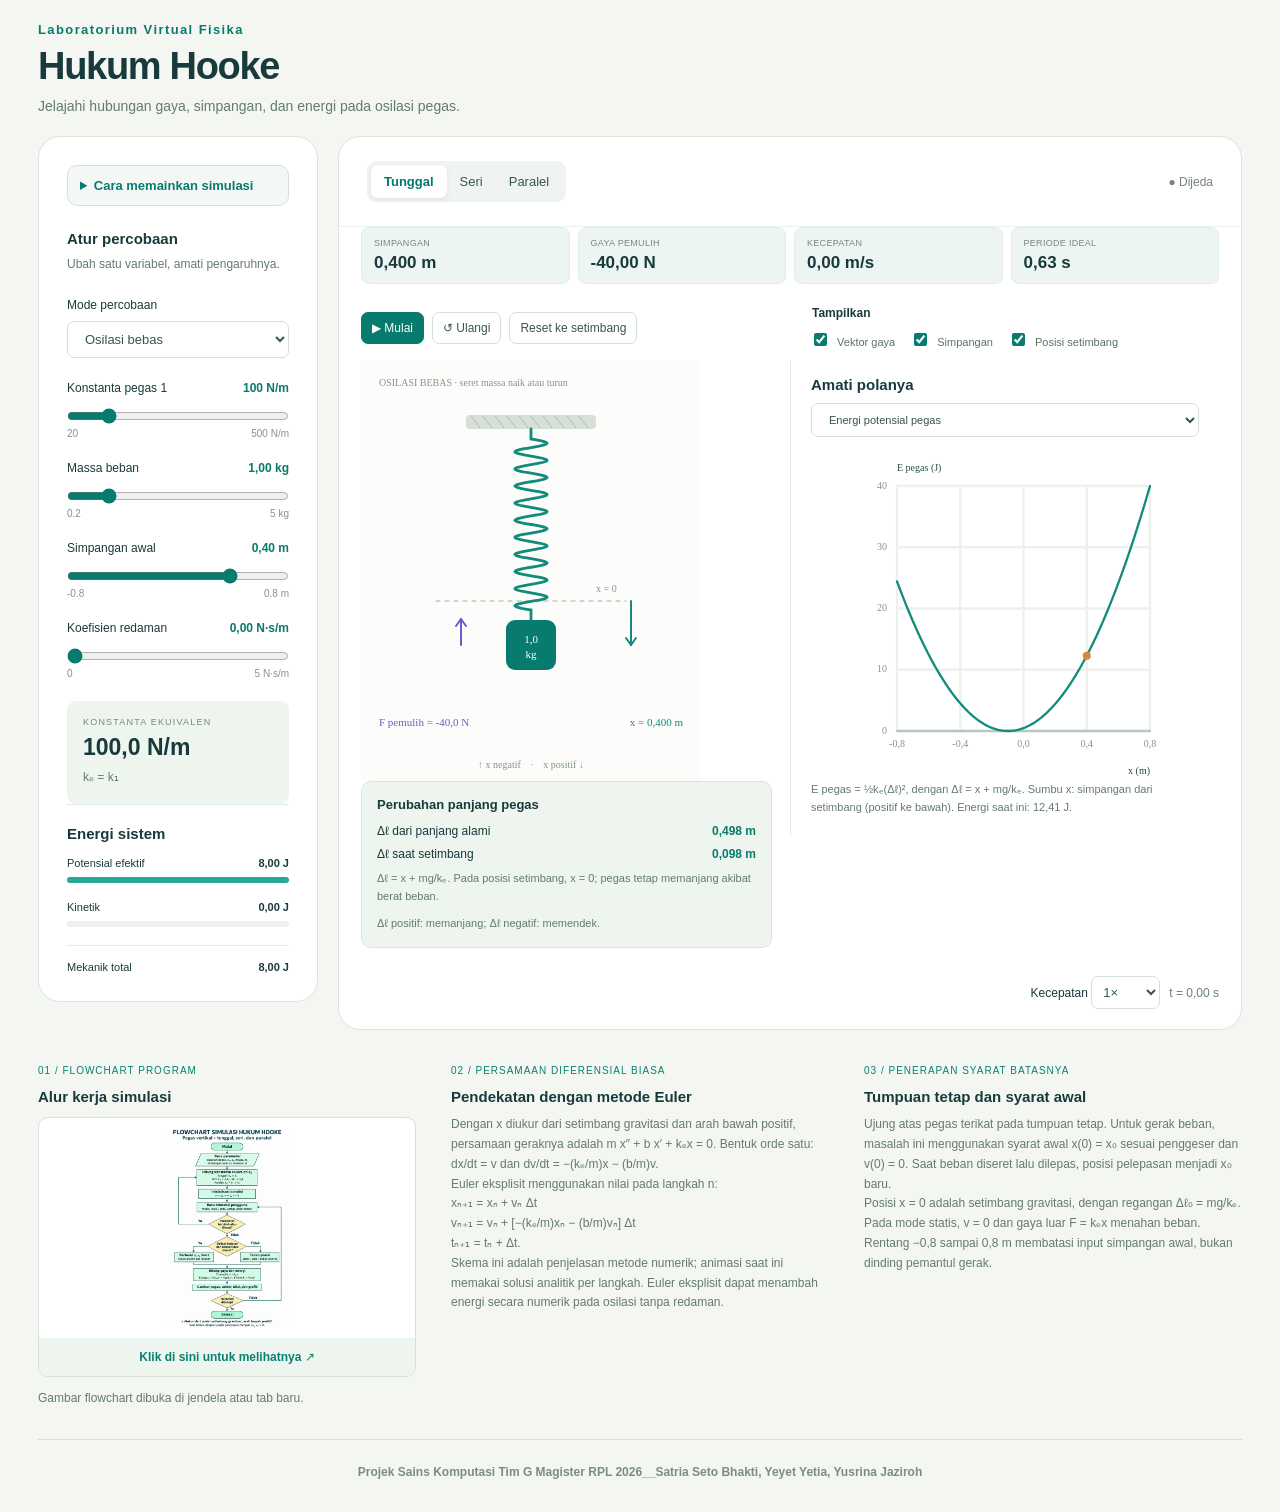
==== index.html @ 5a80ce06 "Add interactive Hooke's law spring simulation" ====
<!DOCTYPE html>
<html lang="id">
<head><meta charset="UTF-8"><meta name="viewport" content="width=device-width, initial-scale=1"><title>Hukum Hooke</title><link rel="stylesheet" href="style.css"></head>
<body>
<main>

<div class="intro"><div><div class="lab-heading">Laboratorium Virtual Fisika</div><h1>Hukum Hooke</h1><p>Jelajahi hubungan gaya, simpangan, dan energi pada osilasi pegas.</p></div></div>
<div class="layout"><aside><details class="how-to"><summary>Cara memainkan simulasi</summary><ol><li>Pilih susunan pegas <strong>Tunggal, Seri, atau Paralel</strong>.</li><li>Pilih <strong>Osilasi bebas</strong>, lalu atur konstanta pegas, massa, simpangan awal, dan redaman.</li><li>Tekan <strong>Mulai</strong> atau seret beban naik-turun lalu lepaskan. Gunakan <strong>Jeda</strong> untuk mengamati keadaan sesaat dan <strong>Ulangi</strong> untuk kembali ke simpangan awal. Tombol <strong>Reset ke setimbang</strong> menghentikan gerak, mengatur simpangan awal dan kecepatan ke nol, serta menghapus riwayat waktu. Setelah reset, seret beban atau atur simpangan awal untuk berosilasi lagi.</li><li>Gunakan mode <strong>Tarik statis</strong> untuk menahan beban pada simpangan tertentu.</li><li>Centang pilihan <strong>Tampilkan</strong> untuk memperlihatkan vektor gaya, simpangan, dan posisi setimbang.</li><li>Pilih grafik pada <strong>Amati polanya</strong>. Titik jingga menunjukkan keadaan beban saat ini. Grafik energi potensial pegas memakai regangan dari panjang alami; grafik potensial efektif memakai simpangan dari setimbang.</li><li>Atur kecepatan animasi untuk memperlambat atau mempercepat pengamatan. Mengubah parameter mengembalikan waktu ke nol.</li></ol></details><h2>Atur percobaan</h2><p class="muted">Ubah satu variabel, amati pengaruhnya.</p><label class="field">Mode percobaan<select id="mode"><option value="oscillation">Osilasi bebas</option><option value="static">Tarik statis</option></select></label>
<div id="controls"></div>
<div class="rule"><small>KONSTANTA EKUIVALEN</small><strong id="keq">100 N/m</strong><p id="equation">kₑ = k₁</p></div>
<div class="energy"><h2>Energi sistem</h2><div><span>Potensial efektif</span><b id="ep">0 J</b></div><meter id="epbar" min="0" max="1" value="0"></meter><div><span>Kinetik</span><b id="ek">0 J</b></div><meter id="ekbar" min="0" max="1" value="0"></meter><div class="total"><span>Mekanik total</span><b id="et">0 J</b></div></div>
</aside><section class="workspace">
<div class="toolbar"><div class="tabs" aria-label="Susunan pegas"><button data-type="single" class="active">Tunggal</button><button data-type="series">Seri</button><button data-type="parallel">Paralel</button></div><span id="status" class="status">● Dijeda</span></div>
<div class="metrics"><div><small>SIMPANGAN</small><strong id="rx">—</strong></div><div><small>GAYA PEMULIH</small><strong id="rf">—</strong></div><div><small>KECEPATAN</small><strong id="rv">—</strong></div><div><small>PERIODE IDEAL</small><strong id="rt">—</strong></div></div>
<div class="experiment-controls"><div class="simulation-actions" aria-label="Kontrol simulasi"><button id="play" class="primary">▶ Mulai</button><button id="reset">↺ Ulangi</button><button id="equilibrium" title="Hentikan gerak dan kembalikan simpangan, kecepatan, serta waktu ke nol">Reset ke setimbang</button></div><fieldset class="display-options"><legend>Tampilkan</legend><label><input id="showForce" type="checkbox" checked> Vektor gaya</label><label><input id="showX" type="checkbox" checked> Simpangan</label><label><input id="showEq" type="checkbox" checked> Posisi setimbang</label></fieldset></div>
<div class="experiment-row">
<section class="simulation-panel" aria-label="Pegas dan perubahan panjang"><div id="simulation" aria-label="Animasi pegas vertikal"></div><div class="length-info"><h2>Perubahan panjang pegas</h2><div><span>Δℓ dari panjang alami</span><strong id="length-change">—</strong></div><div><span>Δℓ saat setimbang</span><strong id="length-equilibrium">—</strong></div><p>Δℓ = x + mg/kₑ. Pada posisi setimbang, x = 0; pegas tetap memanjang akibat berat beban.</p><p id="length-detail"></p></div></section>
<section class="graph-panel" aria-label="Grafik percobaan">

<div class="graph-tools"><h2>Amati polanya</h2><select id="graph" aria-label="Jenis grafik"><option value="time">Simpangan terhadap waktu</option><option value="force">Gaya pemulih terhadap simpangan</option><option value="elastic" selected>Energi potensial pegas</option><option value="energy">Energi potensial efektif</option></select></div><div id="graphCanvas"></div><p id="graph-note" class="graph-note"></p></section>
</div>
<div class="transport"><label>Kecepatan <select id="speed"><option value="0.25">0,25×</option><option value="0.5">0,5×</option><option value="1" selected>1×</option><option value="2">2×</option></select></label><span id="clock">t = 0,00 s</span></div>

</section>
</div>
<section class="notes">
<article><span>01 / FLOWCHART PROGRAM</span><h3>Alur kerja simulasi</h3><a id="flowchart-link" class="flowchart-link" href="flowchart-hukum-hooke.png" target="_blank" rel="noopener noreferrer"><img id="flowchart-preview" src="flowchart-hukum-hooke.png" alt="Flowchart program simulasi Hukum Hooke"><span>Klik di sini untuk melihatnya ↗</span></a><p>Gambar flowchart dibuka di jendela atau tab baru.</p></article>
<article><span>02 / PERSAMAAN DIFERENSIAL BIASA</span><h3>Pendekatan dengan metode Euler</h3><p>Dengan x diukur dari setimbang gravitasi dan arah bawah positif, persamaan geraknya adalah m x″ + b x′ + kₑx = 0. Bentuk orde satu: dx/dt = v dan dv/dt = −(kₑ/m)x − (b/m)v.</p><p>Euler eksplisit menggunakan nilai pada langkah n:<br>xₙ₊₁ = xₙ + vₙ Δt<br>vₙ₊₁ = vₙ + [−(kₑ/m)xₙ − (b/m)vₙ] Δt<br>tₙ₊₁ = tₙ + Δt.</p><p>Skema ini adalah penjelasan metode numerik; animasi saat ini memakai solusi analitik per langkah. Euler eksplisit dapat menambah energi secara numerik pada osilasi tanpa redaman.</p></article>
<article><span>03 / PENERAPAN SYARAT BATASNYA</span><h3>Tumpuan tetap dan syarat awal</h3><p>Ujung atas pegas terikat pada tumpuan tetap. Untuk gerak beban, masalah ini menggunakan syarat awal x(0) = x₀ sesuai penggeser dan v(0) = 0. Saat beban diseret lalu dilepas, posisi pelepasan menjadi x₀ baru.</p><p>Posisi x = 0 adalah setimbang gravitasi, dengan regangan Δℓ₀ = mg/kₑ. Pada mode statis, v = 0 dan gaya luar F = kₑx menahan beban. Rentang −0,8 sampai 0,8 m membatasi input simpangan awal, bukan dinding pemantul gerak.</p></article>
</section>
<footer><strong>Projek Sains Komputasi Tim G Magister RPL 2026__Satria Seto Bhakti, Yeyet Yetia, Yusrina Jaziroh</strong></footer>
</main><script src="p5.min.js"></script><script src="sketch.js"></script></body></html>
---- style.css ----
:root{font-family:Inter,Segoe UI,sans-serif;color:#183a3c;background:#f4f6f2;font-synthesis:none}*{box-sizing:border-box}body{margin:0}header{max-width:1400px;margin:auto;padding:25px 40px;border-bottom:1px solid #d8e1d9;display:flex;justify-content:space-between;align-items:center}.brand{font-size:30px;color:#00786c;display:flex;gap:12px;align-items:center}.brand span{font-weight:800;font-size:15px;letter-spacing:3px}.tag,.eyebrow{font-size:11px;letter-spacing:2px;font-weight:700;color:#6c827b}main{width:100%;max-width:1560px;margin:auto;padding:0 28px}.intro{display:flex;align-items:center;justify-content:space-between;padding:46px 0 30px;min-height:186px}h1{font-size:38px;letter-spacing:-1.3px;line-height:1.14;margin:12px 0}h1 em{font-family:Georgia,serif;font-weight:400;color:#64837b}p{font-size:14px;line-height:1.65;color:#647a73}.hero-formula{font:italic 44px Georgia;padding:20px 60px;color:#08786e}.hero-formula small{font:10px Segoe UI;letter-spacing:3px;display:block;margin-top:14px;text-align:center}.layout{display:grid;grid-template-columns:minmax(280px,375px) minmax(0,1fr);gap:24px}.workspace,aside{background:white;border:1px solid #dce4df;border-radius:22px;overflow:hidden}.toolbar{padding:24px 28px;display:flex;align-items:center;justify-content:space-between;border-bottom:1px solid #edf1ee}.tabs{display:flex;background:#f0f4f1;border-radius:9px;padding:4px}button,select{font:inherit;cursor:pointer;border:1px solid #d6e0db;background:white;color:#36564d;border-radius:7px;padding:9px 13px;font-size:13px}button:hover{background:#e5f1ec}button:focus-visible,select:focus-visible,input:focus-visible{outline:3px solid #f0af42;outline-offset:3px}.tabs button{border:0;background:transparent}.tabs .active{background:#fff;color:#00786c;box-shadow:0 2px 5px #163c3415;font-weight:700}.status{font-size:12px;color:#74837c}canvas{display:block;max-width:100%}#simulation{touch-action:none}.transport{display:flex;gap:9px;align-items:center;padding:8px 22px 20px;flex-wrap:wrap}.primary{background:#087b6f;color:white;border-color:#087b6f}.primary:hover{background:#086357}.transport label{font-size:12px;margin-left:auto}.transport select{padding:7px}.transport>span{font-size:12px;font-variant-numeric:tabular-nums;color:#6a7e76}.metrics{margin:0 22px;display:grid;grid-template-columns:repeat(4,1fr);border-top:1px solid #e2e9e4;border-bottom:1px solid #e2e9e4;padding:20px 0;gap:8px}.metrics small,.rule small{display:block;font-size:9px;letter-spacing:1.2px;color:#76867f}.metrics strong{display:block;font-size:19px;margin-top:7px;font-variant-numeric:tabular-nums}.graph-tools{display:flex;justify-content:space-between;align-items:center;padding:20px 22px 0;gap:12px}h2{font-size:15px;margin:0}.graph-tools select{max-width:65%;font-size:11px}aside{padding:28px}.muted{font-size:12px;margin-top:8px}.field{display:block;font-size:12px;margin:23px 0}.field select{width:100%;margin-top:9px}.control{margin:22px 0}.control label{display:flex;justify-content:space-between;font-size:12px;gap:8px}.control output{font-weight:700;color:#08796c;white-space:nowrap}.control input{width:100%;margin:13px 0 0;accent-color:#087b6f;cursor:pointer}.ends{display:flex;justify-content:space-between;font-size:10px;color:#84938c}.rule{background:#edf5ee;padding:16px;border-radius:9px}.rule strong{display:block;font-size:23px;margin-top:7px}.rule p{margin:7px 0 0;font-size:12px}fieldset{border:0;padding:0;margin:24px 0}legend{font-size:12px;font-weight:700;margin-bottom:10px}fieldset label{display:block;font-size:12px;margin:10px 0;color:#5b7168}input[type=checkbox]{accent-color:#087b6f;margin-right:7px}.energy{border-top:1px solid #e2e9e4;padding-top:20px}.energy>div{display:flex;justify-content:space-between;font-size:11px;margin-top:15px}.energy b{font-variant-numeric:tabular-nums}meter{display:block;width:100%;height:12px;margin-top:5px}meter::-webkit-meter-bar{background:#edf2ee;border:0}meter::-webkit-meter-optimum-value{background:#27a897}#ekbar::-webkit-meter-optimum-value{background:#e6ae45}.total{border-top:1px solid #e2e9e4;padding-top:15px}.notes{display:grid;grid-template-columns:repeat(3,1fr);gap:35px;padding:30px 0}.notes span{font-size:10px;letter-spacing:1px;color:#088071}.notes h3{font-size:15px;margin:10px 0}.notes p{font-size:12px;margin:0}footer{border-top:1px solid #d8e1d9;padding:20px 0 30px;font-size:10px;letter-spacing:1px;color:#7b8d83;display:flex;justify-content:space-between}@media(max-width:900px){main{padding:0 18px}header{padding:20px}.layout{grid-template-columns:1fr}aside{display:block}.hero-formula{padding:20px}.notes{gap:18px}.intro h1{font-size:30px}}@media(max-width:530px){.tag,.hero-formula{display:none}.intro{padding:25px 0}.metrics strong{font-size:14px}.metrics small{font-size:8px}.toolbar{padding:12px}.tabs button{padding:8px 10px}.transport{padding:10px 12px}.transport label{margin-left:0}.notes{grid-template-columns:1fr}footer{display:block}footer span{display:block;margin-top:9px}}

/* Simulasi dan grafik sejajar pada layar desktop/tablet. */
.experiment-row{display:grid;grid-template-columns:minmax(0,1.7fr) minmax(280px,1fr);align-items:start}
.experiment-row>*,#graphCanvas{min-width:0}
.graph-panel{border-left:1px solid #e2e9e4;min-height:420px}
.graph-panel .graph-tools{height:90px;display:flex;flex-direction:column;align-items:stretch;justify-content:center;padding:14px 20px;gap:10px}
.graph-panel .graph-tools select{width:100%;max-width:100%}
.workspace .metrics{margin-bottom:22px}
@media(max-width:1100px){.layout{grid-template-columns:minmax(0,1fr)}}
@media(max-width:650px){.experiment-row{grid-template-columns:minmax(0,1fr)}.graph-panel{border-left:0;border-top:1px solid #e2e9e4}}
.display-options{margin:18px 20px 0;padding:0 0 12px;border-bottom:1px solid #e2e9e4;display:flex;flex-wrap:wrap;gap:8px 15px}
.display-options label{margin:0;font-size:11px}
.graph-note{margin:0 20px 18px;font-size:11px;line-height:1.6}
.how-to{margin-top:20px;border:1px solid #d6e0db;background:white;border-radius:10px;padding:14px 18px}
.how-to summary{cursor:pointer;color:#087b6f;font-weight:700;font-size:14px}
.how-to summary:focus-visible{outline:3px solid #f0af42;outline-offset:4px}
.how-to ol{padding-left:22px;font-size:13px;line-height:1.8;color:#536f63}
.how-to li{margin:7px 0}
aside>.how-to{margin:0 0 24px;padding:12px;background:#f4f8f5}
aside>.how-to summary{font-size:13px}
.flowchart-link{display:block;margin:12px 0;color:#087b6f;text-decoration:none;border:1px solid #d6e0db;border-radius:10px;overflow:hidden;background:white}
.flowchart-link img{display:block;width:100%;height:220px;object-fit:contain;padding:10px}
.notes .flowchart-link span{display:block;padding:12px;text-align:center;background:#edf5ee;font-size:12px;letter-spacing:0;font-weight:700}
.flowchart-link:hover{border-color:#087b6f}
.flowchart-link:focus-visible{outline:3px solid #f0af42;outline-offset:3px}
.length-info{margin:0 18px 20px;padding:15px;background:#edf5ee;border:1px solid #d8e6dc;border-radius:10px}
.length-info h2{font-size:13px;margin-bottom:12px}
.length-info>div{display:flex;justify-content:space-between;gap:10px;font-size:12px;margin:9px 0}
.length-info strong{white-space:nowrap;font-variant-numeric:tabular-nums;color:#087b6f}
.length-info p{font-size:11px;margin:9px 0 0;line-height:1.6}

footer{display:block;text-align:center;font-size:12px;line-height:1.7;letter-spacing:0;padding:22px 12px 30px}footer strong{font-weight:600}

/* Kartu pengukuran di atas area simulasi. */
.workspace .metrics{margin:0 28px 16px;padding:0;border:0;gap:12px}
.metrics>div{background:#edf5f2;border:1px solid #e3ede7;border-radius:11px;padding:16px;min-width:0}
.metrics small{font-size:10px;letter-spacing:.6px}
.metrics strong{font-size:22px;margin-top:8px}
@media(max-width:650px){.workspace .metrics{grid-template-columns:repeat(2,minmax(0,1fr));margin:14px 12px;gap:8px}.metrics>div{padding:12px}.metrics strong{font-size:18px}}

/* Proportions du panneau de travail selon la référence. */
@media(min-width:1101px) and (max-width:1400px){.layout{grid-template-columns:300px minmax(0,1fr);gap:20px}}
@media(max-width:900px){.intro{min-height:0;padding:28px 0}.toolbar{padding:18px}.workspace .metrics{margin:0 18px 16px}}

/* Canvas pegas lebih ringkas dan terpusat. */
#simulation{width:100%;max-width:380px;margin-inline:auto}

/* Kedua canvas ringkas, sejajar, dan berada di tengah area kerja. */
.experiment-row{width:100%;max-width:760px;margin-inline:auto;grid-template-columns:minmax(0,1fr) minmax(0,1fr)}
#simulation,#graphCanvas{width:100%;max-width:340px;margin-inline:auto}
@media(max-width:650px){.experiment-row{max-width:380px;grid-template-columns:minmax(0,1fr)}}

/* Seluruh panel putih dipersempit dan dipusatkan sebagai satu area. */
main{max-width:1260px;margin-inline:auto}
.layout{width:100%;max-width:1204px;margin-inline:auto;grid-template-columns:280px minmax(0,1fr);gap:20px;align-items:start}
@media(max-width:1000px){.layout{grid-template-columns:minmax(0,1fr)}}

.lab-heading{color:#087b6f;font-size:13px;font-weight:700;letter-spacing:1.4px;margin-bottom:8px}
.workspace .metrics{gap:8px;margin:0 22px 12px}
.metrics>div{padding:10px 12px;border-radius:8px}
.metrics small{font-size:9px;letter-spacing:.3px}
.metrics strong{font-size:17px;margin-top:5px}
@media(max-width:650px){.workspace .metrics{margin:0 12px 12px}.metrics>div{padding:9px 10px}.metrics strong{font-size:16px}.lab-heading{font-size:12px}}

.simulation-actions{display:flex;justify-content:center;align-items:center;flex-wrap:wrap;gap:8px;padding:14px 10px 6px}
.simulation-actions button{font-size:12px;padding:8px 10px}

/* Kurangi ruang judul agar seluruh panel kerja bergeser ke atas. */
.intro{min-height:0;padding:22px 0 12px}
.intro h1{margin:7px 0}
.intro p{margin:6px 0}
@media(max-width:900px){.intro{min-height:0;padding:18px 0 10px}}

/* Kontrol dalam satu baris; animasi menempati sisi kiri. */
.experiment-controls,.experiment-row{width:calc(100% - 44px);max-width:none;margin-inline:22px;display:grid;grid-template-columns:minmax(0,1fr) minmax(0,1fr)}
.experiment-controls{align-items:center;padding:10px 0 12px;gap:0}
.simulation-actions{justify-content:flex-start;padding:0 12px 0 0}
.experiment-controls .display-options{margin:0;padding:0 0 0 20px;border-bottom:0}
#simulation{margin-left:0;margin-right:auto}
.simulation-panel .length-info{margin-left:0;margin-right:18px}
@media(max-width:650px){.experiment-controls,.experiment-row{width:calc(100% - 24px);margin-inline:12px;grid-template-columns:minmax(0,1fr)}.experiment-controls{gap:18px}.experiment-controls .display-options{padding-left:0}.simulation-panel .length-info{margin-right:0}}
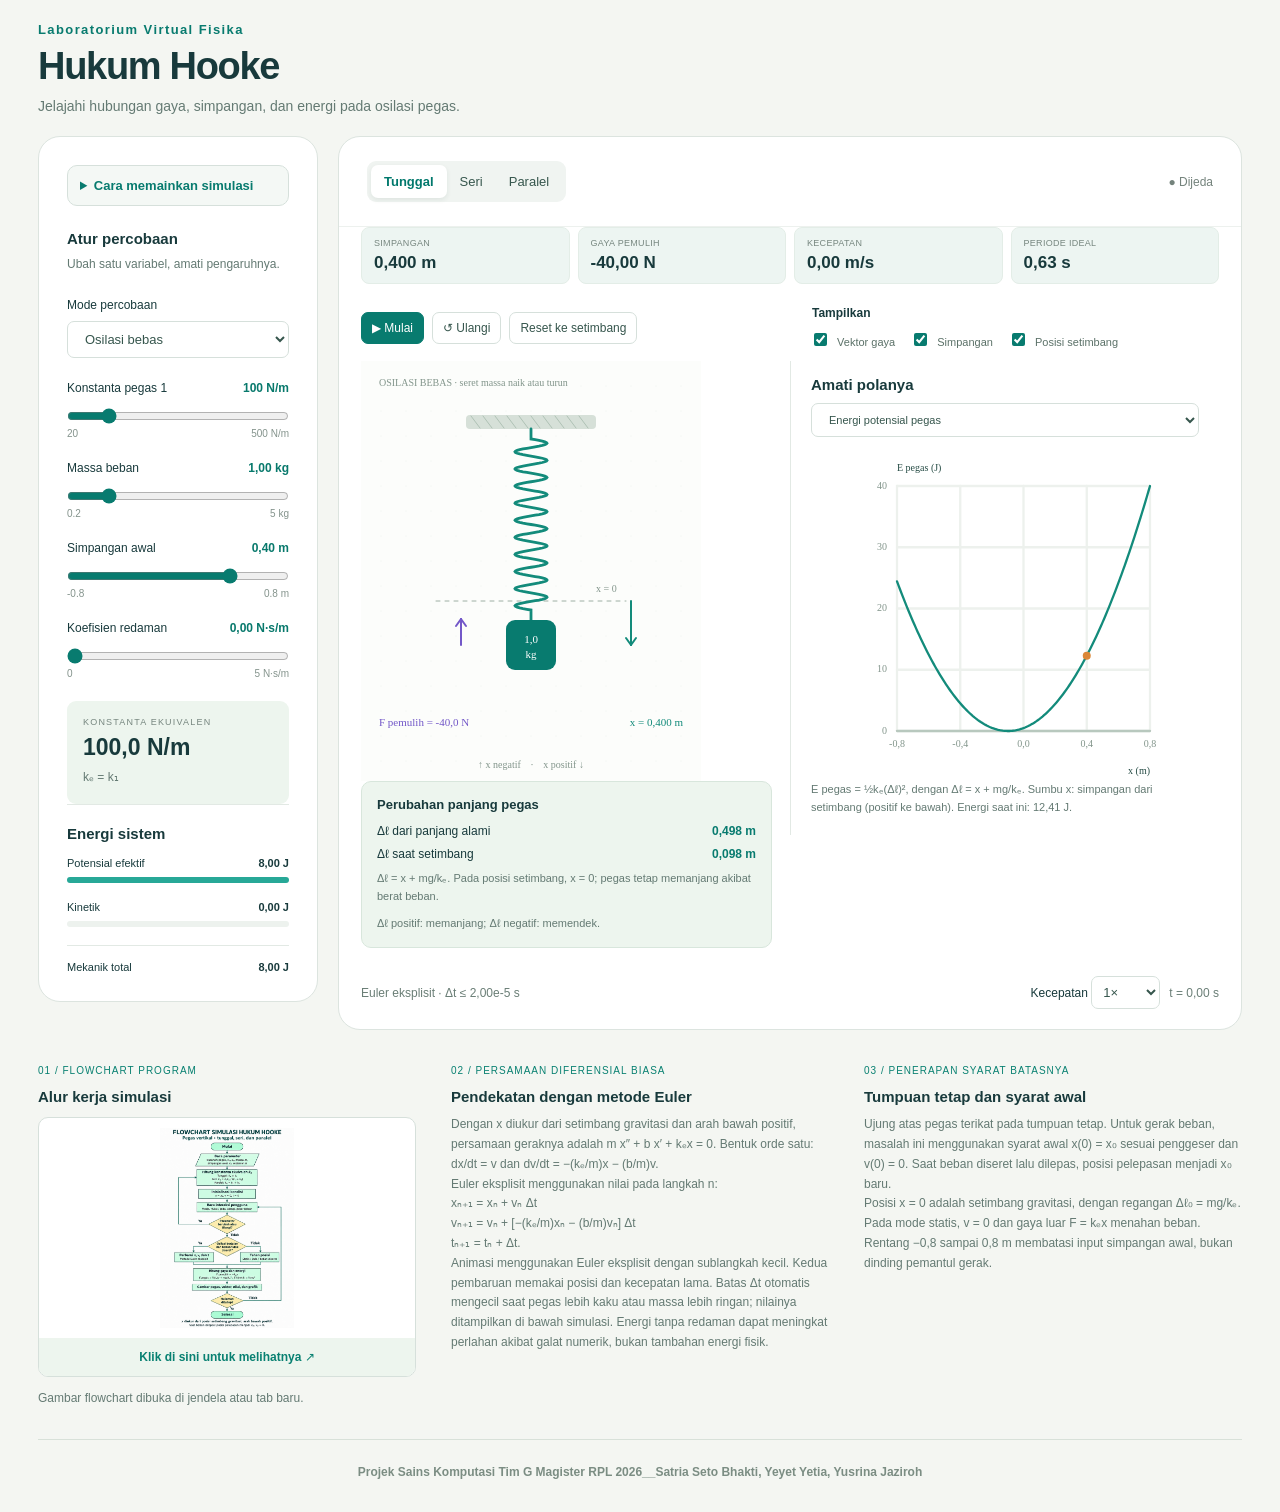
==== commit 0cf20e12: "Use explicit Euler integration for spring simulation" ====
--- a/index.html
+++ b/index.html
@@ -19,13 +19,13 @@
 
 <div class="graph-tools"><h2>Amati polanya</h2><select id="graph" aria-label="Jenis grafik"><option value="time">Simpangan terhadap waktu</option><option value="force">Gaya pemulih terhadap simpangan</option><option value="elastic" selected>Energi potensial pegas</option><option value="energy">Energi potensial efektif</option></select></div><div id="graphCanvas"></div><p id="graph-note" class="graph-note"></p></section>
 </div>
-<div class="transport"><label>Kecepatan <select id="speed"><option value="0.25">0,25×</option><option value="0.5">0,5×</option><option value="1" selected>1×</option><option value="2">2×</option></select></label><span id="clock">t = 0,00 s</span></div>
+<div class="transport"><span id="numerical-step">Euler eksplisit</span><label>Kecepatan <select id="speed"><option value="0.25">0,25×</option><option value="0.5">0,5×</option><option value="1" selected>1×</option><option value="2">2×</option></select></label><span id="clock">t = 0,00 s</span></div>
 
 </section>
 </div>
 <section class="notes">
 <article><span>01 / FLOWCHART PROGRAM</span><h3>Alur kerja simulasi</h3><a id="flowchart-link" class="flowchart-link" href="flowchart-hukum-hooke.png" target="_blank" rel="noopener noreferrer"><img id="flowchart-preview" src="flowchart-hukum-hooke.png" alt="Flowchart program simulasi Hukum Hooke"><span>Klik di sini untuk melihatnya ↗</span></a><p>Gambar flowchart dibuka di jendela atau tab baru.</p></article>
-<article><span>02 / PERSAMAAN DIFERENSIAL BIASA</span><h3>Pendekatan dengan metode Euler</h3><p>Dengan x diukur dari setimbang gravitasi dan arah bawah positif, persamaan geraknya adalah m x″ + b x′ + kₑx = 0. Bentuk orde satu: dx/dt = v dan dv/dt = −(kₑ/m)x − (b/m)v.</p><p>Euler eksplisit menggunakan nilai pada langkah n:<br>xₙ₊₁ = xₙ + vₙ Δt<br>vₙ₊₁ = vₙ + [−(kₑ/m)xₙ − (b/m)vₙ] Δt<br>tₙ₊₁ = tₙ + Δt.</p><p>Skema ini adalah penjelasan metode numerik; animasi saat ini memakai solusi analitik per langkah. Euler eksplisit dapat menambah energi secara numerik pada osilasi tanpa redaman.</p></article>
+<article><span>02 / PERSAMAAN DIFERENSIAL BIASA</span><h3>Pendekatan dengan metode Euler</h3><p>Dengan x diukur dari setimbang gravitasi dan arah bawah positif, persamaan geraknya adalah m x″ + b x′ + kₑx = 0. Bentuk orde satu: dx/dt = v dan dv/dt = −(kₑ/m)x − (b/m)v.</p><p>Euler eksplisit menggunakan nilai pada langkah n:<br>xₙ₊₁ = xₙ + vₙ Δt<br>vₙ₊₁ = vₙ + [−(kₑ/m)xₙ − (b/m)vₙ] Δt<br>tₙ₊₁ = tₙ + Δt.</p><p>Animasi menggunakan Euler eksplisit dengan sublangkah kecil. Kedua pembaruan memakai posisi dan kecepatan lama. Batas Δt otomatis mengecil saat pegas lebih kaku atau massa lebih ringan; nilainya ditampilkan di bawah simulasi. Energi tanpa redaman dapat meningkat perlahan akibat galat numerik, bukan tambahan energi fisik.</p></article>
 <article><span>03 / PENERAPAN SYARAT BATASNYA</span><h3>Tumpuan tetap dan syarat awal</h3><p>Ujung atas pegas terikat pada tumpuan tetap. Untuk gerak beban, masalah ini menggunakan syarat awal x(0) = x₀ sesuai penggeser dan v(0) = 0. Saat beban diseret lalu dilepas, posisi pelepasan menjadi x₀ baru.</p><p>Posisi x = 0 adalah setimbang gravitasi, dengan regangan Δℓ₀ = mg/kₑ. Pada mode statis, v = 0 dan gaya luar F = kₑx menahan beban. Rentang −0,8 sampai 0,8 m membatasi input simpangan awal, bukan dinding pemantul gerak.</p></article>
 </section>
 <footer><strong>Projek Sains Komputasi Tim G Magister RPL 2026__Satria Seto Bhakti, Yeyet Yetia, Yusrina Jaziroh</strong></footer>
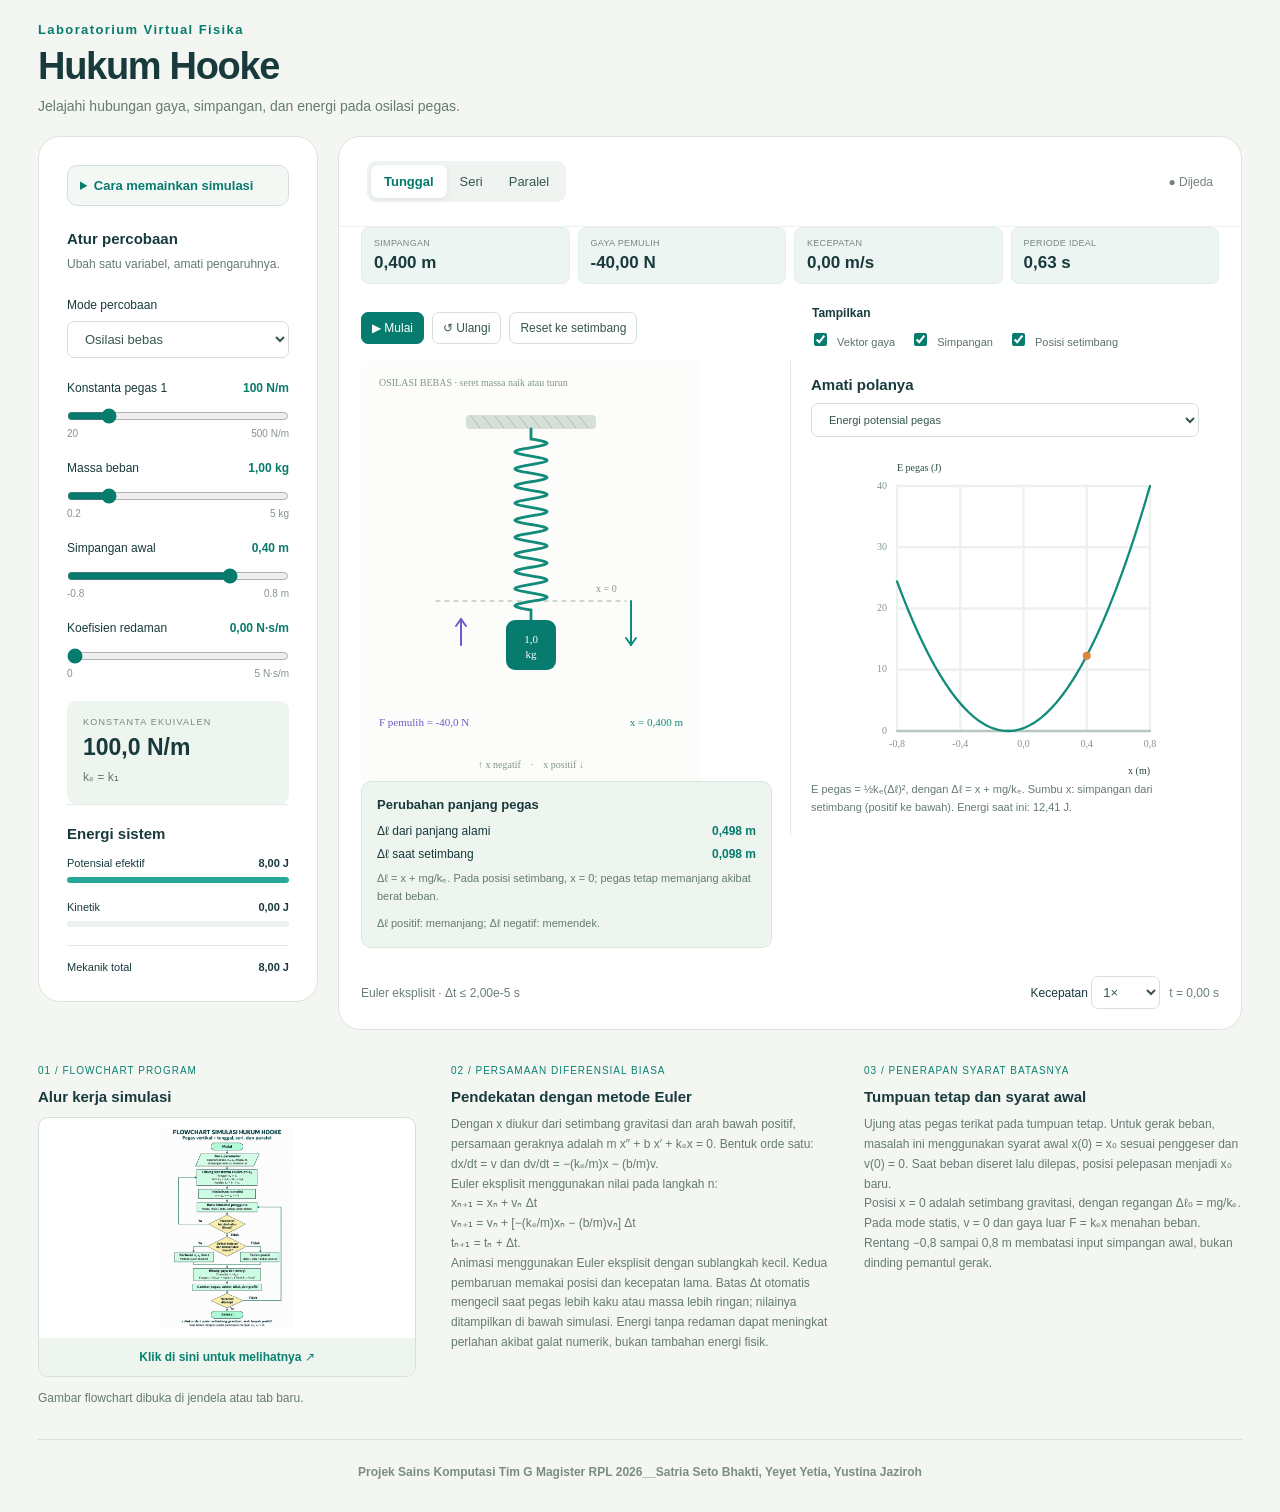
==== commit 621b57a4: "Correct team member name to Yustina" ====
--- a/index.html
+++ b/index.html
@@ -28,5 +28,5 @@
 <article><span>02 / PERSAMAAN DIFERENSIAL BIASA</span><h3>Pendekatan dengan metode Euler</h3><p>Dengan x diukur dari setimbang gravitasi dan arah bawah positif, persamaan geraknya adalah m x″ + b x′ + kₑx = 0. Bentuk orde satu: dx/dt = v dan dv/dt = −(kₑ/m)x − (b/m)v.</p><p>Euler eksplisit menggunakan nilai pada langkah n:<br>xₙ₊₁ = xₙ + vₙ Δt<br>vₙ₊₁ = vₙ + [−(kₑ/m)xₙ − (b/m)vₙ] Δt<br>tₙ₊₁ = tₙ + Δt.</p><p>Animasi menggunakan Euler eksplisit dengan sublangkah kecil. Kedua pembaruan memakai posisi dan kecepatan lama. Batas Δt otomatis mengecil saat pegas lebih kaku atau massa lebih ringan; nilainya ditampilkan di bawah simulasi. Energi tanpa redaman dapat meningkat perlahan akibat galat numerik, bukan tambahan energi fisik.</p></article>
 <article><span>03 / PENERAPAN SYARAT BATASNYA</span><h3>Tumpuan tetap dan syarat awal</h3><p>Ujung atas pegas terikat pada tumpuan tetap. Untuk gerak beban, masalah ini menggunakan syarat awal x(0) = x₀ sesuai penggeser dan v(0) = 0. Saat beban diseret lalu dilepas, posisi pelepasan menjadi x₀ baru.</p><p>Posisi x = 0 adalah setimbang gravitasi, dengan regangan Δℓ₀ = mg/kₑ. Pada mode statis, v = 0 dan gaya luar F = kₑx menahan beban. Rentang −0,8 sampai 0,8 m membatasi input simpangan awal, bukan dinding pemantul gerak.</p></article>
 </section>
-<footer><strong>Projek Sains Komputasi Tim G Magister RPL 2026__Satria Seto Bhakti, Yeyet Yetia, Yusrina Jaziroh</strong></footer>
+<footer><strong>Projek Sains Komputasi Tim G Magister RPL 2026__Satria Seto Bhakti, Yeyet Yetia, Yustina Jaziroh</strong></footer>
 </main><script src="p5.min.js"></script><script src="sketch.js"></script></body></html>
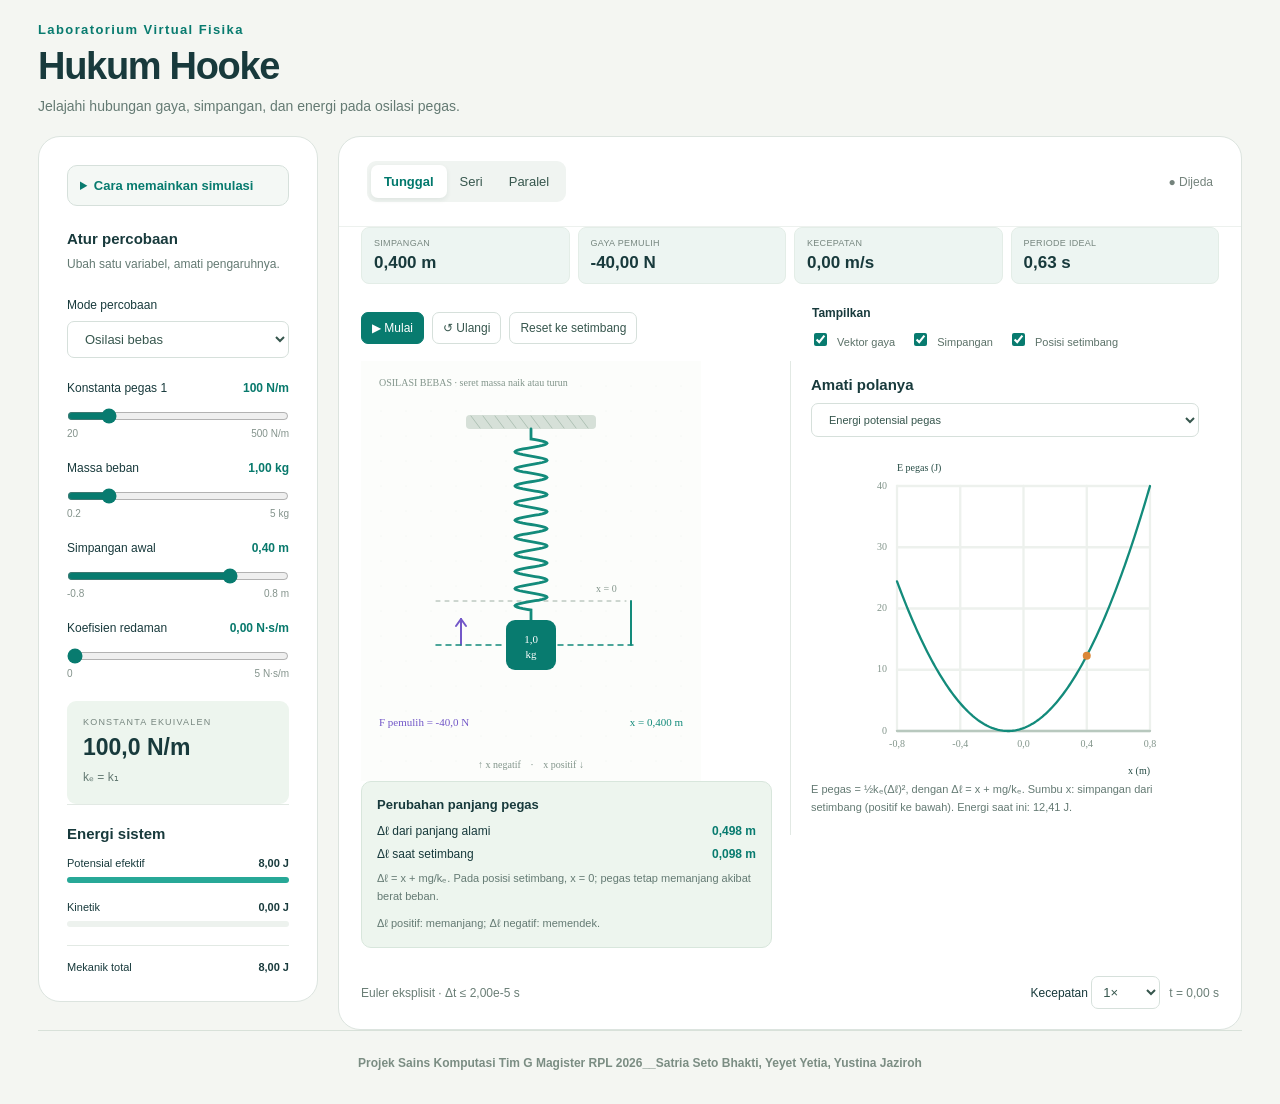
==== commit 0c860ac8: "Remove explanatory sections below simulation" ====
--- a/index.html
+++ b/index.html
@@ -23,10 +23,5 @@
 
 </section>
 </div>
-<section class="notes">
-<article><span>01 / FLOWCHART PROGRAM</span><h3>Alur kerja simulasi</h3><a id="flowchart-link" class="flowchart-link" href="flowchart-hukum-hooke.png" target="_blank" rel="noopener noreferrer"><img id="flowchart-preview" src="flowchart-hukum-hooke.png" alt="Flowchart program simulasi Hukum Hooke"><span>Klik di sini untuk melihatnya ↗</span></a><p>Gambar flowchart dibuka di jendela atau tab baru.</p></article>
-<article><span>02 / PERSAMAAN DIFERENSIAL BIASA</span><h3>Pendekatan dengan metode Euler</h3><p>Dengan x diukur dari setimbang gravitasi dan arah bawah positif, persamaan geraknya adalah m x″ + b x′ + kₑx = 0. Bentuk orde satu: dx/dt = v dan dv/dt = −(kₑ/m)x − (b/m)v.</p><p>Euler eksplisit menggunakan nilai pada langkah n:<br>xₙ₊₁ = xₙ + vₙ Δt<br>vₙ₊₁ = vₙ + [−(kₑ/m)xₙ − (b/m)vₙ] Δt<br>tₙ₊₁ = tₙ + Δt.</p><p>Animasi menggunakan Euler eksplisit dengan sublangkah kecil. Kedua pembaruan memakai posisi dan kecepatan lama. Batas Δt otomatis mengecil saat pegas lebih kaku atau massa lebih ringan; nilainya ditampilkan di bawah simulasi. Energi tanpa redaman dapat meningkat perlahan akibat galat numerik, bukan tambahan energi fisik.</p></article>
-<article><span>03 / PENERAPAN SYARAT BATASNYA</span><h3>Tumpuan tetap dan syarat awal</h3><p>Ujung atas pegas terikat pada tumpuan tetap. Untuk gerak beban, masalah ini menggunakan syarat awal x(0) = x₀ sesuai penggeser dan v(0) = 0. Saat beban diseret lalu dilepas, posisi pelepasan menjadi x₀ baru.</p><p>Posisi x = 0 adalah setimbang gravitasi, dengan regangan Δℓ₀ = mg/kₑ. Pada mode statis, v = 0 dan gaya luar F = kₑx menahan beban. Rentang −0,8 sampai 0,8 m membatasi input simpangan awal, bukan dinding pemantul gerak.</p></article>
-</section>
 <footer><strong>Projek Sains Komputasi Tim G Magister RPL 2026__Satria Seto Bhakti, Yeyet Yetia, Yustina Jaziroh</strong></footer>
 </main><script src="p5.min.js"></script><script src="sketch.js"></script></body></html>
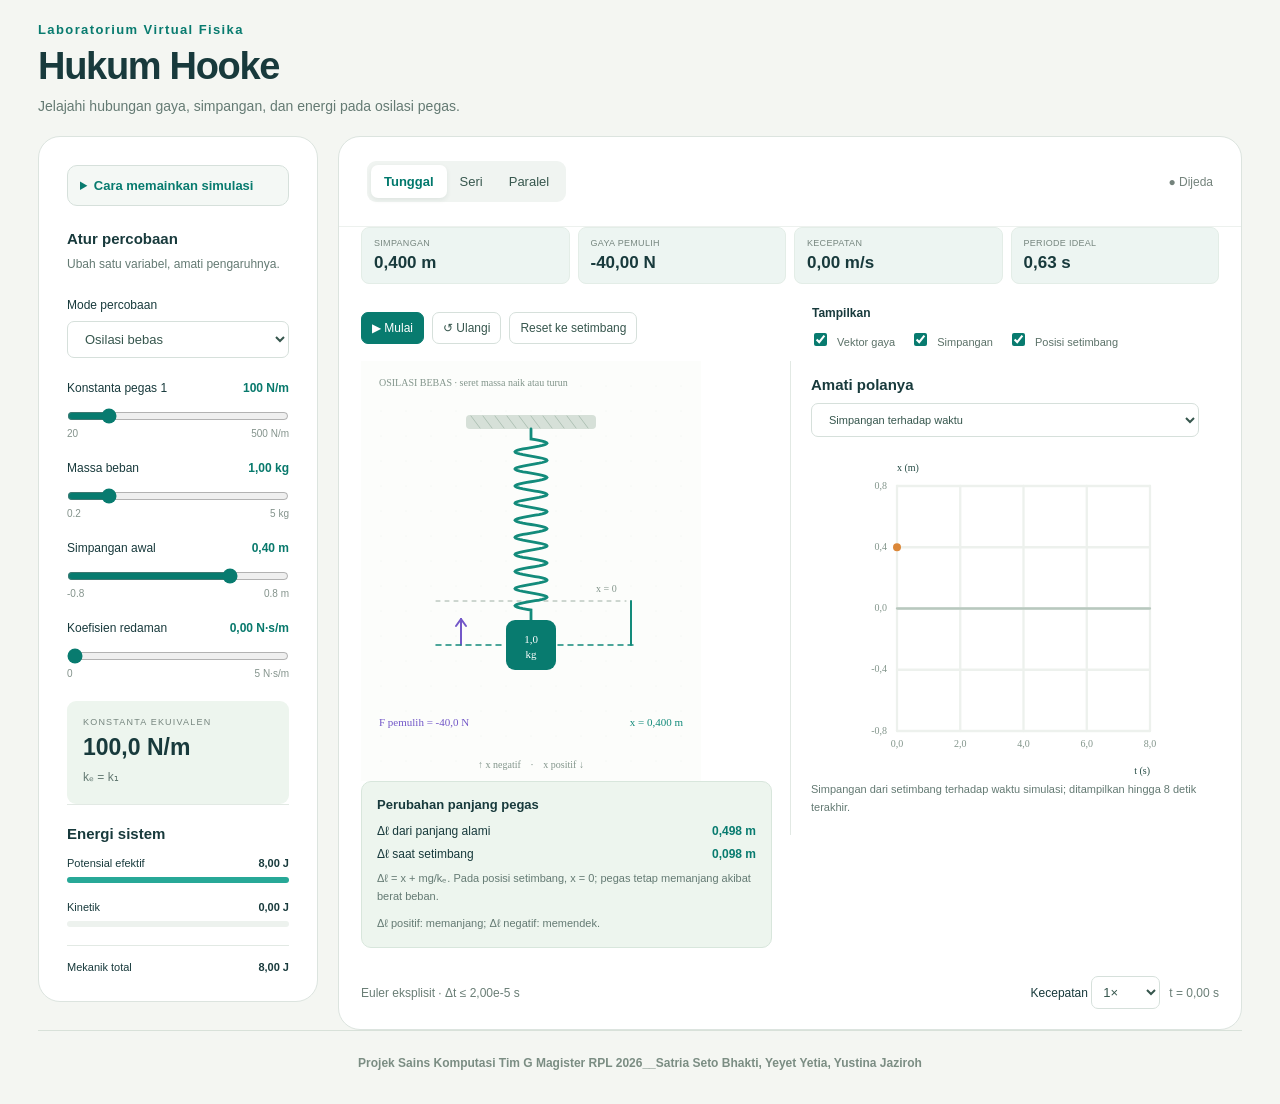
==== commit ab1e6521: "Remove elastic potential energy graph option" ====
--- a/index.html
+++ b/index.html
@@ -5,7 +5,7 @@
 <main>
 
 <div class="intro"><div><div class="lab-heading">Laboratorium Virtual Fisika</div><h1>Hukum Hooke</h1><p>Jelajahi hubungan gaya, simpangan, dan energi pada osilasi pegas.</p></div></div>
-<div class="layout"><aside><details class="how-to"><summary>Cara memainkan simulasi</summary><ol><li>Pilih susunan pegas <strong>Tunggal, Seri, atau Paralel</strong>.</li><li>Pilih <strong>Osilasi bebas</strong>, lalu atur konstanta pegas, massa, simpangan awal, dan redaman.</li><li>Tekan <strong>Mulai</strong> atau seret beban naik-turun lalu lepaskan. Gunakan <strong>Jeda</strong> untuk mengamati keadaan sesaat dan <strong>Ulangi</strong> untuk kembali ke simpangan awal. Tombol <strong>Reset ke setimbang</strong> menghentikan gerak, mengatur simpangan awal dan kecepatan ke nol, serta menghapus riwayat waktu. Setelah reset, seret beban atau atur simpangan awal untuk berosilasi lagi.</li><li>Gunakan mode <strong>Tarik statis</strong> untuk menahan beban pada simpangan tertentu.</li><li>Centang pilihan <strong>Tampilkan</strong> untuk memperlihatkan vektor gaya, simpangan, dan posisi setimbang.</li><li>Pilih grafik pada <strong>Amati polanya</strong>. Titik jingga menunjukkan keadaan beban saat ini. Grafik energi potensial pegas memakai regangan dari panjang alami; grafik potensial efektif memakai simpangan dari setimbang.</li><li>Atur kecepatan animasi untuk memperlambat atau mempercepat pengamatan. Mengubah parameter mengembalikan waktu ke nol.</li></ol></details><h2>Atur percobaan</h2><p class="muted">Ubah satu variabel, amati pengaruhnya.</p><label class="field">Mode percobaan<select id="mode"><option value="oscillation">Osilasi bebas</option><option value="static">Tarik statis</option></select></label>
+<div class="layout"><aside><details class="how-to"><summary>Cara memainkan simulasi</summary><ol><li>Pilih susunan pegas <strong>Tunggal, Seri, atau Paralel</strong>.</li><li>Pilih <strong>Osilasi bebas</strong>, lalu atur konstanta pegas, massa, simpangan awal, dan redaman.</li><li>Tekan <strong>Mulai</strong> atau seret beban naik-turun lalu lepaskan. Gunakan <strong>Jeda</strong> untuk mengamati keadaan sesaat dan <strong>Ulangi</strong> untuk kembali ke simpangan awal. Tombol <strong>Reset ke setimbang</strong> menghentikan gerak, mengatur simpangan awal dan kecepatan ke nol, serta menghapus riwayat waktu. Setelah reset, seret beban atau atur simpangan awal untuk berosilasi lagi.</li><li>Gunakan mode <strong>Tarik statis</strong> untuk menahan beban pada simpangan tertentu.</li><li>Centang pilihan <strong>Tampilkan</strong> untuk memperlihatkan vektor gaya, simpangan, dan posisi setimbang.</li><li>Pilih grafik pada <strong>Amati polanya</strong>. Titik jingga menunjukkan keadaan beban saat ini. Grafik potensial efektif memakai simpangan dari posisi setimbang.</li><li>Atur kecepatan animasi untuk memperlambat atau mempercepat pengamatan. Mengubah parameter mengembalikan waktu ke nol.</li></ol></details><h2>Atur percobaan</h2><p class="muted">Ubah satu variabel, amati pengaruhnya.</p><label class="field">Mode percobaan<select id="mode"><option value="oscillation">Osilasi bebas</option><option value="static">Tarik statis</option></select></label>
 <div id="controls"></div>
 <div class="rule"><small>KONSTANTA EKUIVALEN</small><strong id="keq">100 N/m</strong><p id="equation">kₑ = k₁</p></div>
 <div class="energy"><h2>Energi sistem</h2><div><span>Potensial efektif</span><b id="ep">0 J</b></div><meter id="epbar" min="0" max="1" value="0"></meter><div><span>Kinetik</span><b id="ek">0 J</b></div><meter id="ekbar" min="0" max="1" value="0"></meter><div class="total"><span>Mekanik total</span><b id="et">0 J</b></div></div>
@@ -17,7 +17,7 @@
 <section class="simulation-panel" aria-label="Pegas dan perubahan panjang"><div id="simulation" aria-label="Animasi pegas vertikal"></div><div class="length-info"><h2>Perubahan panjang pegas</h2><div><span>Δℓ dari panjang alami</span><strong id="length-change">—</strong></div><div><span>Δℓ saat setimbang</span><strong id="length-equilibrium">—</strong></div><p>Δℓ = x + mg/kₑ. Pada posisi setimbang, x = 0; pegas tetap memanjang akibat berat beban.</p><p id="length-detail"></p></div></section>
 <section class="graph-panel" aria-label="Grafik percobaan">
 
-<div class="graph-tools"><h2>Amati polanya</h2><select id="graph" aria-label="Jenis grafik"><option value="time">Simpangan terhadap waktu</option><option value="force">Gaya pemulih terhadap simpangan</option><option value="elastic" selected>Energi potensial pegas</option><option value="energy">Energi potensial efektif</option></select></div><div id="graphCanvas"></div><p id="graph-note" class="graph-note"></p></section>
+<div class="graph-tools"><h2>Amati polanya</h2><select id="graph" aria-label="Jenis grafik"><option value="time" selected>Simpangan terhadap waktu</option><option value="force">Gaya pemulih terhadap simpangan</option><option value="energy">Energi potensial efektif</option></select></div><div id="graphCanvas"></div><p id="graph-note" class="graph-note"></p></section>
 </div>
 <div class="transport"><span id="numerical-step">Euler eksplisit</span><label>Kecepatan <select id="speed"><option value="0.25">0,25×</option><option value="0.5">0,5×</option><option value="1" selected>1×</option><option value="2">2×</option></select></label><span id="clock">t = 0,00 s</span></div>
 
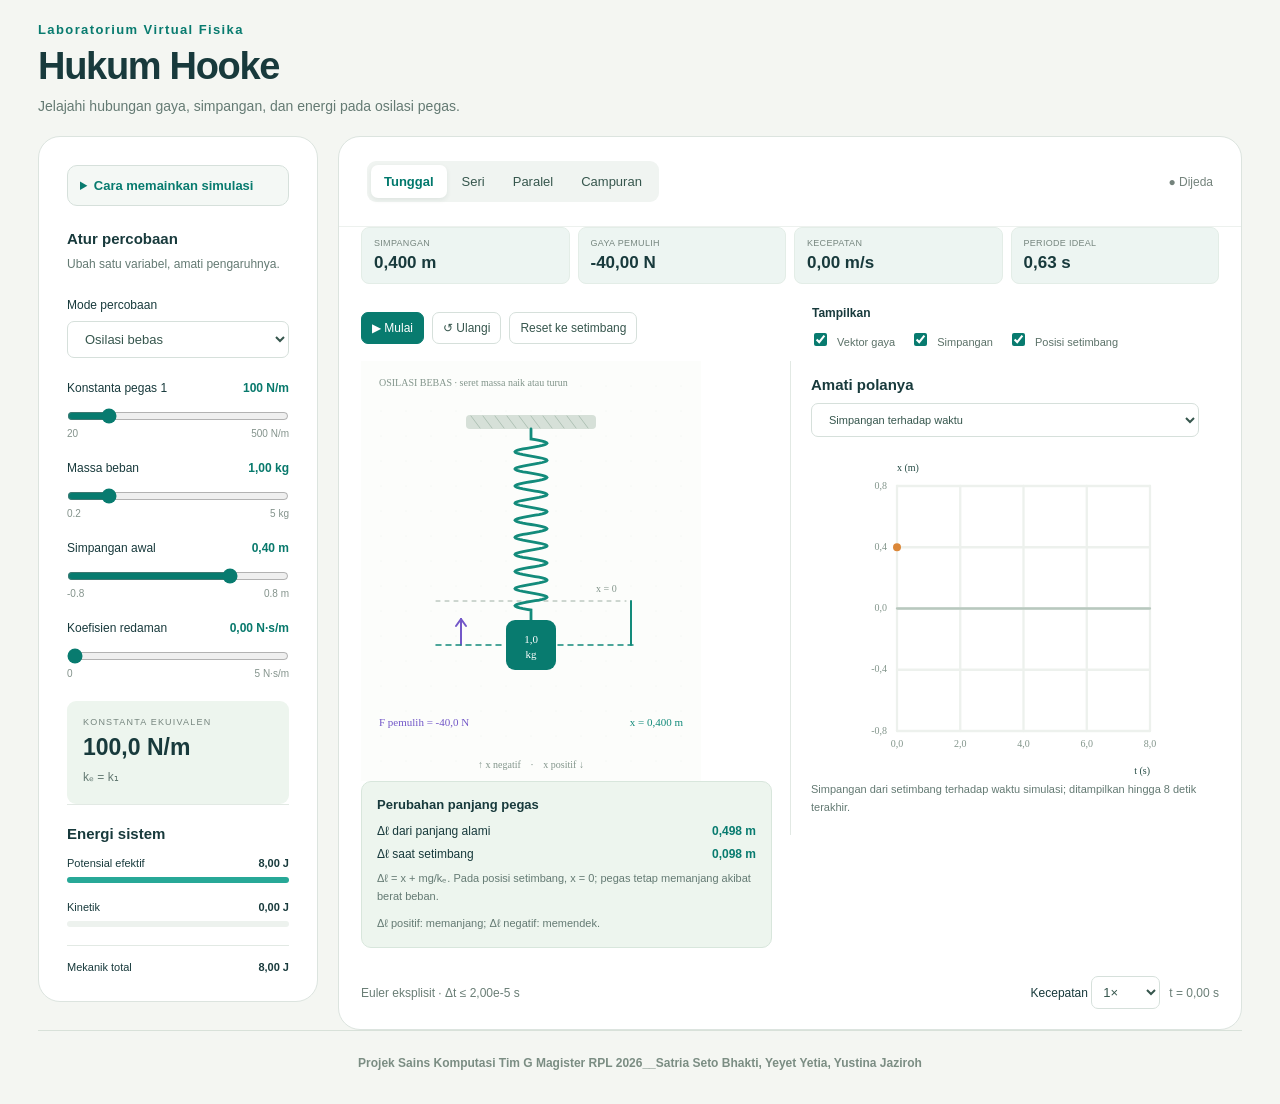
==== commit 65677989: "Add mixed parallel-series spring simulation" ====
--- a/index.html
+++ b/index.html
@@ -5,12 +5,12 @@
 <main>
 
 <div class="intro"><div><div class="lab-heading">Laboratorium Virtual Fisika</div><h1>Hukum Hooke</h1><p>Jelajahi hubungan gaya, simpangan, dan energi pada osilasi pegas.</p></div></div>
-<div class="layout"><aside><details class="how-to"><summary>Cara memainkan simulasi</summary><ol><li>Pilih susunan pegas <strong>Tunggal, Seri, atau Paralel</strong>.</li><li>Pilih <strong>Osilasi bebas</strong>, lalu atur konstanta pegas, massa, simpangan awal, dan redaman.</li><li>Tekan <strong>Mulai</strong> atau seret beban naik-turun lalu lepaskan. Gunakan <strong>Jeda</strong> untuk mengamati keadaan sesaat dan <strong>Ulangi</strong> untuk kembali ke simpangan awal. Tombol <strong>Reset ke setimbang</strong> menghentikan gerak, mengatur simpangan awal dan kecepatan ke nol, serta menghapus riwayat waktu. Setelah reset, seret beban atau atur simpangan awal untuk berosilasi lagi.</li><li>Gunakan mode <strong>Tarik statis</strong> untuk menahan beban pada simpangan tertentu.</li><li>Centang pilihan <strong>Tampilkan</strong> untuk memperlihatkan vektor gaya, simpangan, dan posisi setimbang.</li><li>Pilih grafik pada <strong>Amati polanya</strong>. Titik jingga menunjukkan keadaan beban saat ini. Grafik potensial efektif memakai simpangan dari posisi setimbang.</li><li>Atur kecepatan animasi untuk memperlambat atau mempercepat pengamatan. Mengubah parameter mengembalikan waktu ke nol.</li></ol></details><h2>Atur percobaan</h2><p class="muted">Ubah satu variabel, amati pengaruhnya.</p><label class="field">Mode percobaan<select id="mode"><option value="oscillation">Osilasi bebas</option><option value="static">Tarik statis</option></select></label>
+<div class="layout"><aside><details class="how-to"><summary>Cara memainkan simulasi</summary><ol><li>Pilih susunan pegas <strong>Tunggal, Seri, Paralel, atau Campuran</strong>. Pada Campuran, k₁ dan k₂ tersusun paralel, lalu disambungkan seri dengan k₃.</li><li>Pilih <strong>Osilasi bebas</strong>, lalu atur konstanta pegas, massa, simpangan awal, dan redaman.</li><li>Tekan <strong>Mulai</strong> atau seret beban naik-turun lalu lepaskan. Gunakan <strong>Jeda</strong> untuk mengamati keadaan sesaat dan <strong>Ulangi</strong> untuk kembali ke simpangan awal. Tombol <strong>Reset ke setimbang</strong> menghentikan gerak, mengatur simpangan awal dan kecepatan ke nol, serta menghapus riwayat waktu. Setelah reset, seret beban atau atur simpangan awal untuk berosilasi lagi.</li><li>Gunakan mode <strong>Tarik statis</strong> untuk menahan beban pada simpangan tertentu.</li><li>Centang pilihan <strong>Tampilkan</strong> untuk memperlihatkan vektor gaya, simpangan, dan posisi setimbang.</li><li>Pilih grafik pada <strong>Amati polanya</strong>. Titik jingga menunjukkan keadaan beban saat ini. Grafik potensial efektif memakai simpangan dari posisi setimbang.</li><li>Atur kecepatan animasi untuk memperlambat atau mempercepat pengamatan. Mengubah parameter mengembalikan waktu ke nol.</li></ol></details><h2>Atur percobaan</h2><p class="muted">Ubah satu variabel, amati pengaruhnya.</p><label class="field">Mode percobaan<select id="mode"><option value="oscillation">Osilasi bebas</option><option value="static">Tarik statis</option></select></label>
 <div id="controls"></div>
 <div class="rule"><small>KONSTANTA EKUIVALEN</small><strong id="keq">100 N/m</strong><p id="equation">kₑ = k₁</p></div>
 <div class="energy"><h2>Energi sistem</h2><div><span>Potensial efektif</span><b id="ep">0 J</b></div><meter id="epbar" min="0" max="1" value="0"></meter><div><span>Kinetik</span><b id="ek">0 J</b></div><meter id="ekbar" min="0" max="1" value="0"></meter><div class="total"><span>Mekanik total</span><b id="et">0 J</b></div></div>
 </aside><section class="workspace">
-<div class="toolbar"><div class="tabs" aria-label="Susunan pegas"><button data-type="single" class="active">Tunggal</button><button data-type="series">Seri</button><button data-type="parallel">Paralel</button></div><span id="status" class="status">● Dijeda</span></div>
+<div class="toolbar"><div class="tabs" aria-label="Susunan pegas"><button data-type="single" class="active">Tunggal</button><button data-type="series">Seri</button><button data-type="parallel">Paralel</button><button data-type="mixed">Campuran</button></div><span id="status" class="status">● Dijeda</span></div>
 <div class="metrics"><div><small>SIMPANGAN</small><strong id="rx">—</strong></div><div><small>GAYA PEMULIH</small><strong id="rf">—</strong></div><div><small>KECEPATAN</small><strong id="rv">—</strong></div><div><small>PERIODE IDEAL</small><strong id="rt">—</strong></div></div>
 <div class="experiment-controls"><div class="simulation-actions" aria-label="Kontrol simulasi"><button id="play" class="primary">▶ Mulai</button><button id="reset">↺ Ulangi</button><button id="equilibrium" title="Hentikan gerak dan kembalikan simpangan, kecepatan, serta waktu ke nol">Reset ke setimbang</button></div><fieldset class="display-options"><legend>Tampilkan</legend><label><input id="showForce" type="checkbox" checked> Vektor gaya</label><label><input id="showX" type="checkbox" checked> Simpangan</label><label><input id="showEq" type="checkbox" checked> Posisi setimbang</label></fieldset></div>
 <div class="experiment-row">
--- a/style.css
+++ b/style.css
@@ -80,3 +80,5 @@
 #simulation{margin-left:0;margin-right:auto}
 .simulation-panel .length-info{margin-left:0;margin-right:18px}
 @media(max-width:650px){.experiment-controls,.experiment-row{width:calc(100% - 24px);margin-inline:12px;grid-template-columns:minmax(0,1fr)}.experiment-controls{gap:18px}.experiment-controls .display-options{padding-left:0}.simulation-panel .length-info{margin-right:0}}
+
+.toolbar{flex-wrap:wrap;gap:10px}.tabs{flex-wrap:wrap;gap:2px}
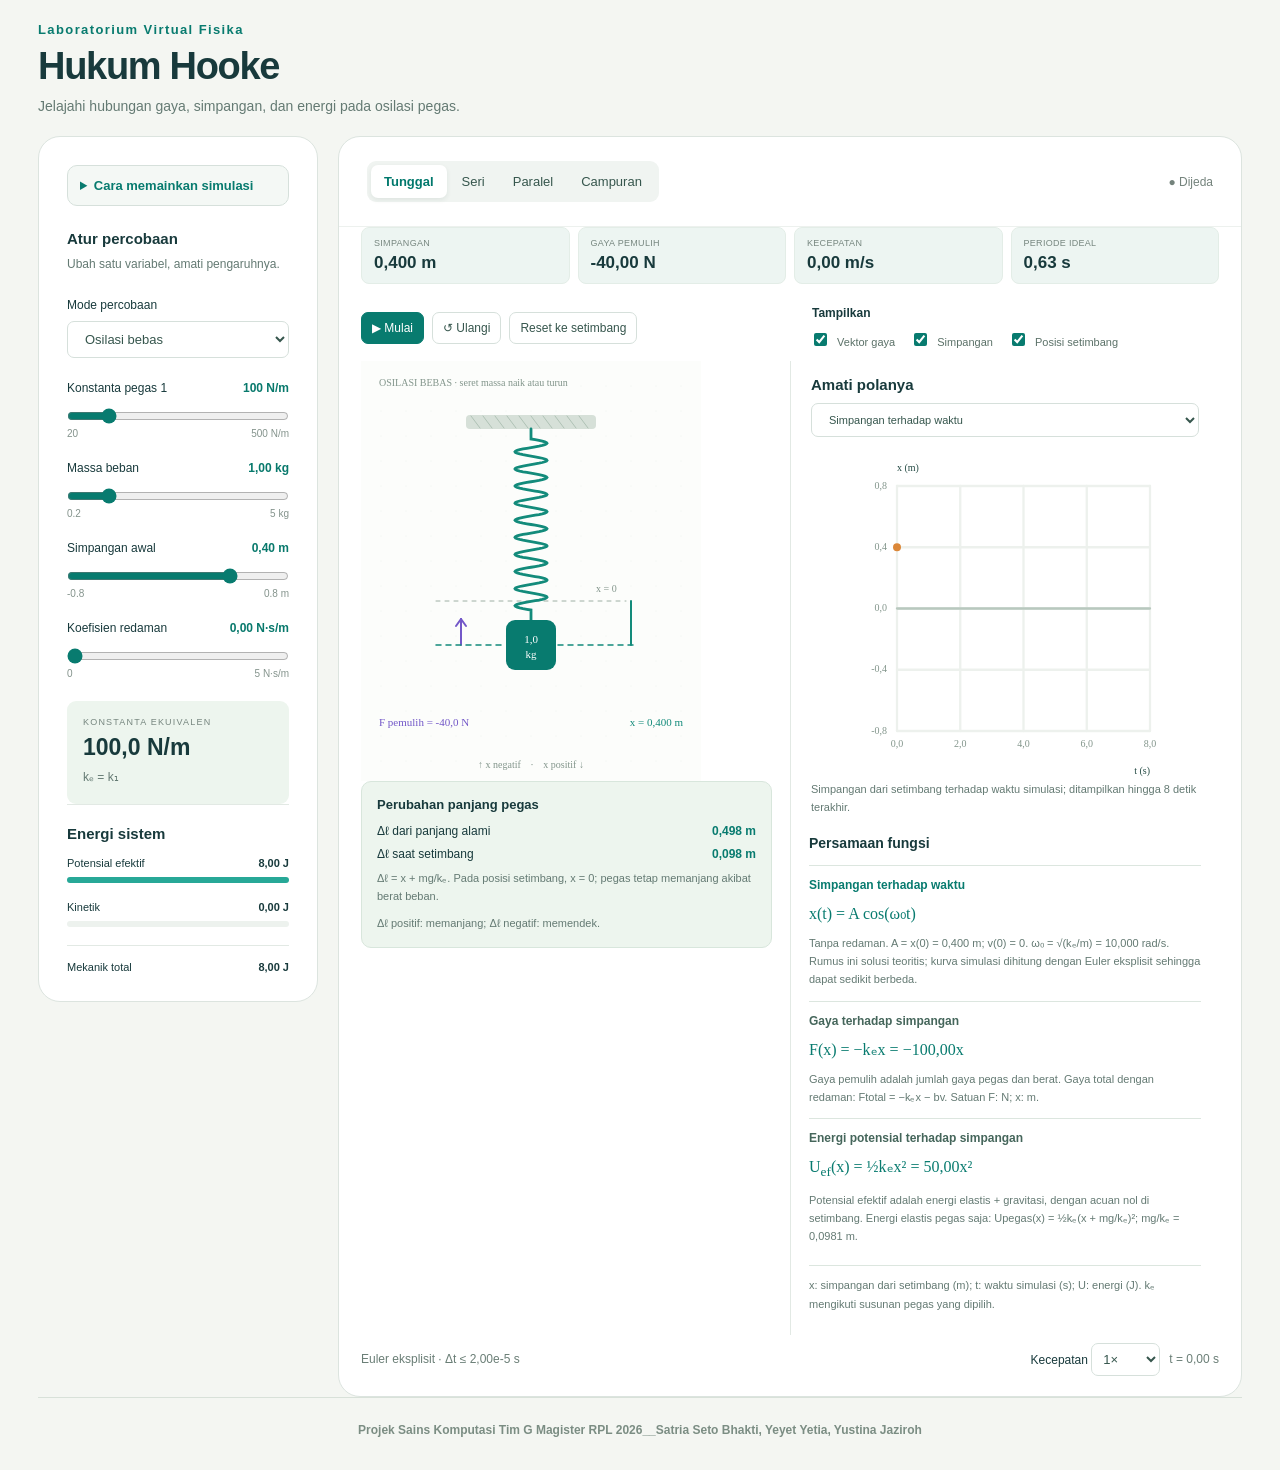
==== commit 27f69d16: "Add dynamic equations below simulation graphs" ====
--- a/index.html
+++ b/index.html
@@ -17,7 +17,7 @@
 <section class="simulation-panel" aria-label="Pegas dan perubahan panjang"><div id="simulation" aria-label="Animasi pegas vertikal"></div><div class="length-info"><h2>Perubahan panjang pegas</h2><div><span>Δℓ dari panjang alami</span><strong id="length-change">—</strong></div><div><span>Δℓ saat setimbang</span><strong id="length-equilibrium">—</strong></div><p>Δℓ = x + mg/kₑ. Pada posisi setimbang, x = 0; pegas tetap memanjang akibat berat beban.</p><p id="length-detail"></p></div></section>
 <section class="graph-panel" aria-label="Grafik percobaan">
 
-<div class="graph-tools"><h2>Amati polanya</h2><select id="graph" aria-label="Jenis grafik"><option value="time" selected>Simpangan terhadap waktu</option><option value="force">Gaya pemulih terhadap simpangan</option><option value="energy">Energi potensial efektif</option></select></div><div id="graphCanvas"></div><p id="graph-note" class="graph-note"></p></section>
+<div class="graph-tools"><h2>Amati polanya</h2><select id="graph" aria-label="Jenis grafik"><option value="time" selected>Simpangan terhadap waktu</option><option value="force">Gaya pemulih terhadap simpangan</option><option value="energy">Energi potensial efektif</option></select></div><div id="graphCanvas"></div><p id="graph-note" class="graph-note"></p><section class="graph-equations" aria-label="Persamaan fungsi grafik"><h3>Persamaan fungsi</h3><article id="formula-time"><h4>Simpangan terhadap waktu</h4><div id="eq-time" class="math-formula"></div><p id="eq-time-info"></p></article><article id="formula-force"><h4>Gaya terhadap simpangan</h4><div id="eq-force" class="math-formula"></div><p>Gaya pemulih adalah jumlah gaya pegas dan berat. Gaya total dengan redaman: Ftotal = −kₑx − bv. Satuan F: N; x: m.</p></article><article id="formula-energy"><h4>Energi potensial terhadap simpangan</h4><div id="eq-energy" class="math-formula"></div><p id="eq-energy-info"></p></article><p class="equation-units">x: simpangan dari setimbang (m); t: waktu simulasi (s); U: energi (J). kₑ mengikuti susunan pegas yang dipilih.</p></section></section>
 </div>
 <div class="transport"><span id="numerical-step">Euler eksplisit</span><label>Kecepatan <select id="speed"><option value="0.25">0,25×</option><option value="0.5">0,5×</option><option value="1" selected>1×</option><option value="2">2×</option></select></label><span id="clock">t = 0,00 s</span></div>
 
--- a/style.css
+++ b/style.css
@@ -82,3 +82,5 @@
 @media(max-width:650px){.experiment-controls,.experiment-row{width:calc(100% - 24px);margin-inline:12px;grid-template-columns:minmax(0,1fr)}.experiment-controls{gap:18px}.experiment-controls .display-options{padding-left:0}.simulation-panel .length-info{margin-right:0}}
 
 .toolbar{flex-wrap:wrap;gap:10px}.tabs{flex-wrap:wrap;gap:2px}
+
+.graph-equations{margin:16px 18px 22px;font-size:12px}.graph-equations h3{font-size:14px;margin:0 0 14px}.graph-equations article{border-top:1px solid #dce6df;padding:12px 0}.graph-equations h4{font-size:12px;margin:0 0 9px;color:#45665b}.graph-equations p{font-size:11px;line-height:1.65;margin:8px 0 0}.math-formula{font-family:Cambria,Georgia,serif;font-size:16px;line-height:1.6;overflow-wrap:anywhere;color:#087b6f}.selected-formula h4{color:#087b6f;font-weight:800}.equation-units{border-top:1px solid #dce6df;padding-top:10px}
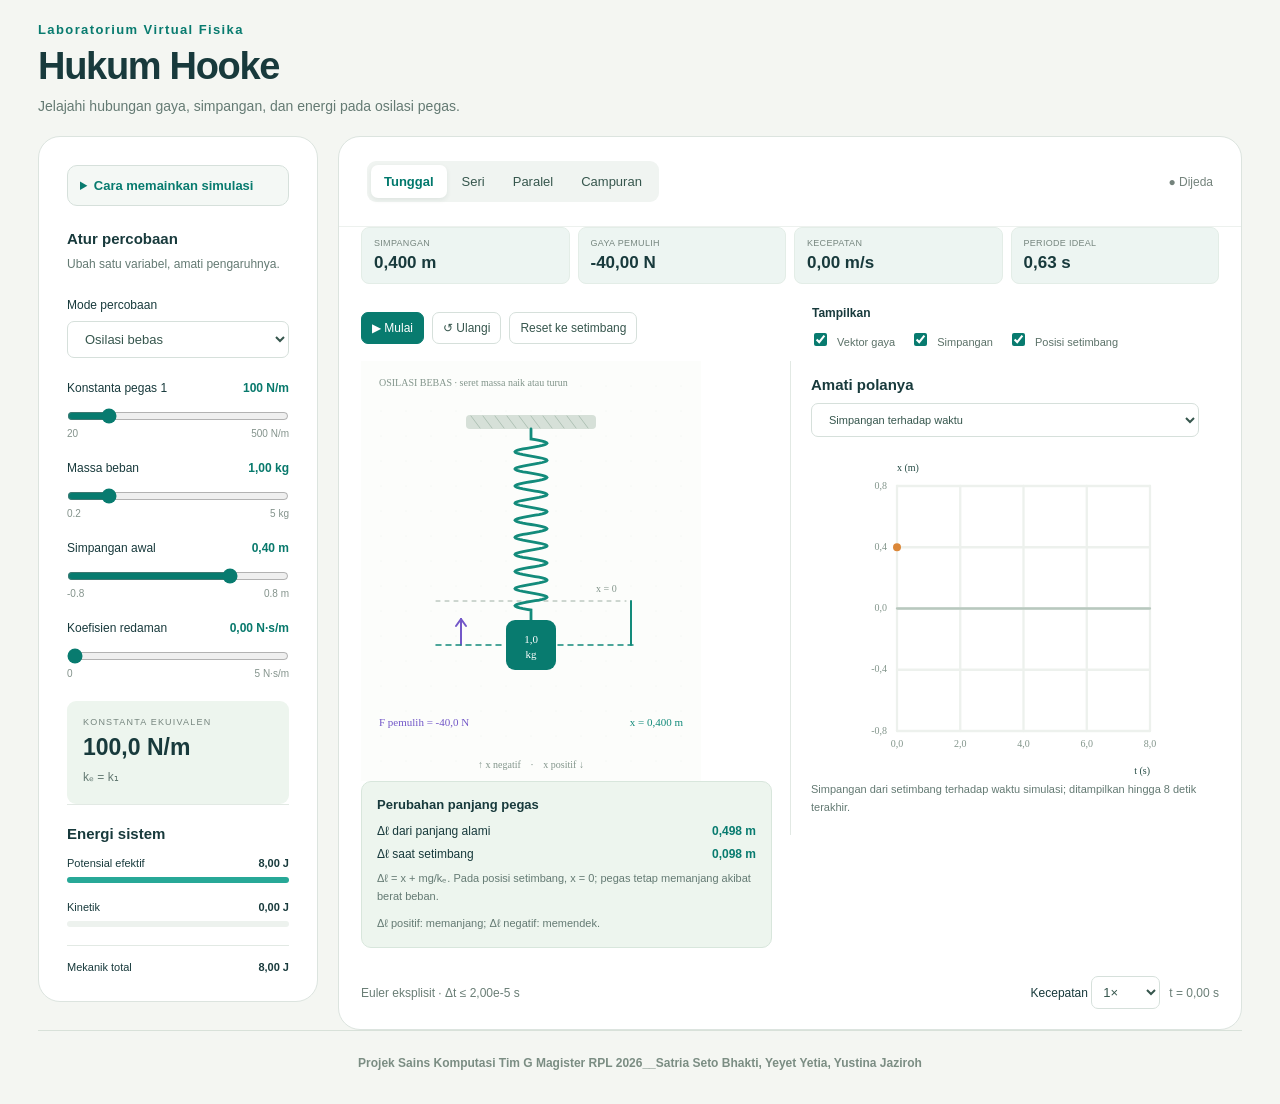
==== commit cb804c0e: "Remove graph function equation information" ====
--- a/index.html
+++ b/index.html
@@ -17,7 +17,7 @@
 <section class="simulation-panel" aria-label="Pegas dan perubahan panjang"><div id="simulation" aria-label="Animasi pegas vertikal"></div><div class="length-info"><h2>Perubahan panjang pegas</h2><div><span>Δℓ dari panjang alami</span><strong id="length-change">—</strong></div><div><span>Δℓ saat setimbang</span><strong id="length-equilibrium">—</strong></div><p>Δℓ = x + mg/kₑ. Pada posisi setimbang, x = 0; pegas tetap memanjang akibat berat beban.</p><p id="length-detail"></p></div></section>
 <section class="graph-panel" aria-label="Grafik percobaan">
 
-<div class="graph-tools"><h2>Amati polanya</h2><select id="graph" aria-label="Jenis grafik"><option value="time" selected>Simpangan terhadap waktu</option><option value="force">Gaya pemulih terhadap simpangan</option><option value="energy">Energi potensial efektif</option></select></div><div id="graphCanvas"></div><p id="graph-note" class="graph-note"></p><section class="graph-equations" aria-label="Persamaan fungsi grafik"><h3>Persamaan fungsi</h3><article id="formula-time"><h4>Simpangan terhadap waktu</h4><div id="eq-time" class="math-formula"></div><p id="eq-time-info"></p></article><article id="formula-force"><h4>Gaya terhadap simpangan</h4><div id="eq-force" class="math-formula"></div><p>Gaya pemulih adalah jumlah gaya pegas dan berat. Gaya total dengan redaman: Ftotal = −kₑx − bv. Satuan F: N; x: m.</p></article><article id="formula-energy"><h4>Energi potensial terhadap simpangan</h4><div id="eq-energy" class="math-formula"></div><p id="eq-energy-info"></p></article><p class="equation-units">x: simpangan dari setimbang (m); t: waktu simulasi (s); U: energi (J). kₑ mengikuti susunan pegas yang dipilih.</p></section></section>
+<div class="graph-tools"><h2>Amati polanya</h2><select id="graph" aria-label="Jenis grafik"><option value="time" selected>Simpangan terhadap waktu</option><option value="force">Gaya pemulih terhadap simpangan</option><option value="energy">Energi potensial efektif</option></select></div><div id="graphCanvas"></div><p id="graph-note" class="graph-note"></p></section>
 </div>
 <div class="transport"><span id="numerical-step">Euler eksplisit</span><label>Kecepatan <select id="speed"><option value="0.25">0,25×</option><option value="0.5">0,5×</option><option value="1" selected>1×</option><option value="2">2×</option></select></label><span id="clock">t = 0,00 s</span></div>
 
--- a/style.css
+++ b/style.css
@@ -83,4 +83,3 @@
 
 .toolbar{flex-wrap:wrap;gap:10px}.tabs{flex-wrap:wrap;gap:2px}
 
-.graph-equations{margin:16px 18px 22px;font-size:12px}.graph-equations h3{font-size:14px;margin:0 0 14px}.graph-equations article{border-top:1px solid #dce6df;padding:12px 0}.graph-equations h4{font-size:12px;margin:0 0 9px;color:#45665b}.graph-equations p{font-size:11px;line-height:1.65;margin:8px 0 0}.math-formula{font-family:Cambria,Georgia,serif;font-size:16px;line-height:1.6;overflow-wrap:anywhere;color:#087b6f}.selected-formula h4{color:#087b6f;font-weight:800}.equation-units{border-top:1px solid #dce6df;padding-top:10px}
